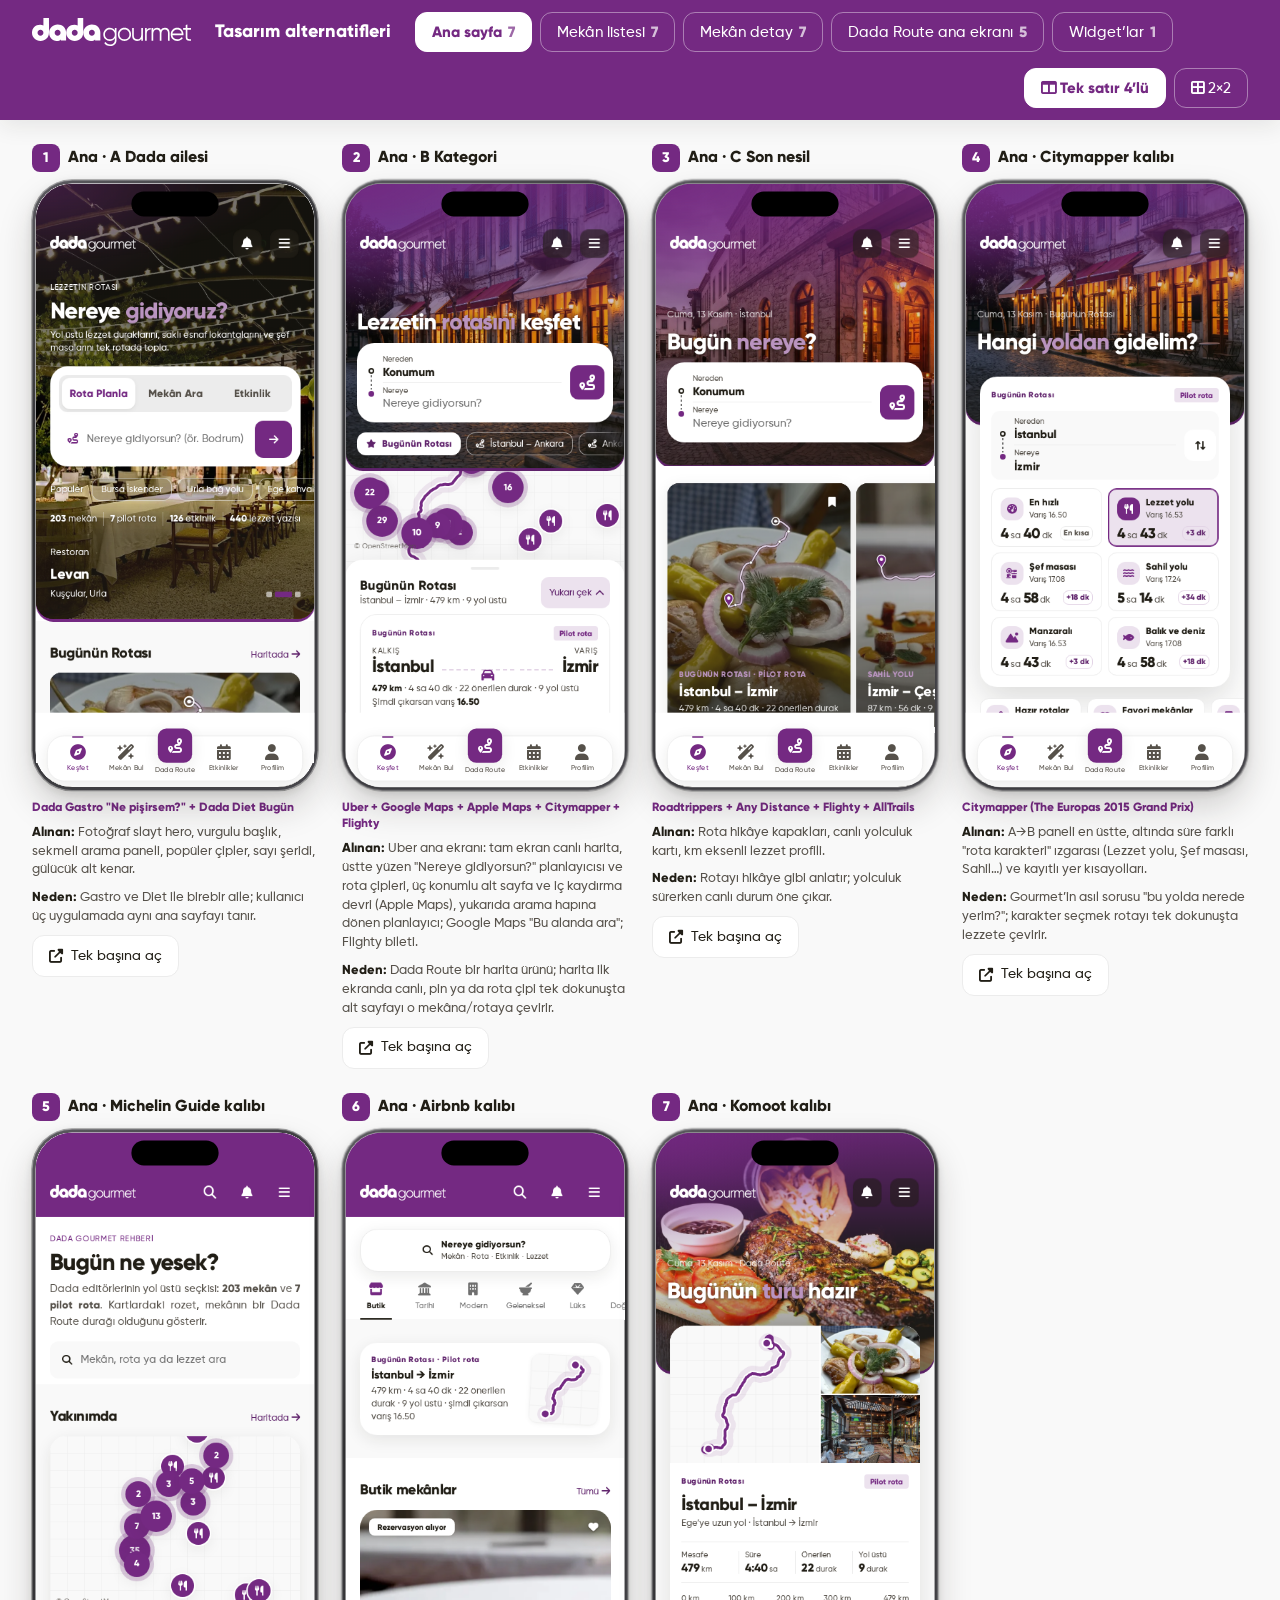
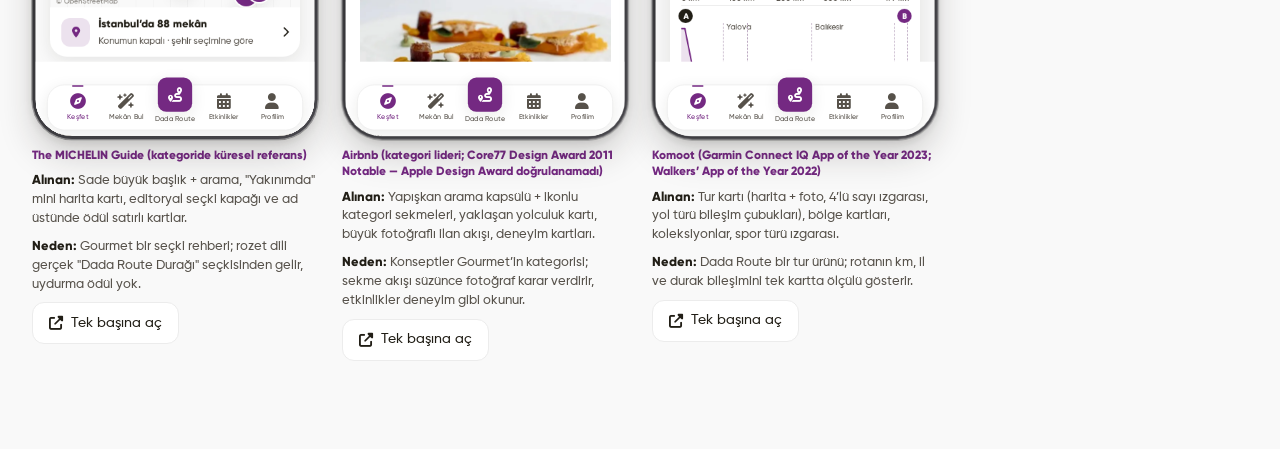
==== karar/index.html @ 1ec31590 "Dada Gourmet mobil prototip: karar sayfası ve ekranlar (kaynak d443f67) Co-Authored-By: Claude Opus " ====
<!doctype html>
<html lang="tr">
<head>
<meta charset="utf-8"><meta name="robots" content="noindex,nofollow"><meta name="viewport" content="width=device-width,initial-scale=1">
<title>Dada Gourmet · Alternatifler</title>
<link rel="icon" href="../assets/marka/favicon.png">
<link rel="stylesheet" href="../assets/fontawesome/css/all.min.css">
<link rel="stylesheet" href="../kanon/gm-tokens.css">
<link rel="stylesheet" href="../kanon/gm-sifir.css">
<style>
/* Masaüstü karar sayfası: her çeşit TAM ve CANLI, ayrı telefon olarak yan yana (iframe 390×844). Renk/yazı Gourmet token'larından. */
@font-face{font-family:Gilroy;src:url(../assets/fonts/Gilroy-Medium.woff2) format('woff2');font-weight:500}
@font-face{font-family:GilroyBd;src:url(../assets/fonts/Gilroy-ExtraBold.woff2) format('woff2');font-weight:700}
body{margin:0;background:var(--gm-bg);color:var(--gm-ink);font:var(--gm-t-body-weight) var(--gm-t-body-size)/var(--gm-t-body-line) var(--gm-font)}
header{position:sticky;top:0;z-index:5;display:flex;align-items:center;flex-wrap:wrap;gap:var(--gm-s-16) var(--gm-s-24);padding:var(--gm-s-12) var(--gm-s-32);background:var(--gm-primary);color:var(--gm-paper);box-shadow:var(--gm-sh-md)}
header img{height:28px}
header h1{margin:0;font:var(--gm-t-sub-weight,700) 18px/1.2 var(--gm-font-bold)}
nav{display:flex;gap:var(--gm-s-8);flex-wrap:wrap}
nav button{height:40px;padding:0 var(--gm-s-16);border:1px solid color-mix(in srgb,var(--gm-paper) 40%,transparent);border-radius:var(--gm-r-control);background:transparent;color:var(--gm-paper);font:500 15px/1 var(--gm-font);cursor:pointer}
nav button[aria-pressed=true]{background:var(--gm-paper);color:var(--gm-primary);border-color:var(--gm-paper);font-family:var(--gm-font-bold)}
#duzen{display:flex;gap:var(--gm-s-8);margin-left:var(--gm-s-16)}
nav button b{font-family:var(--gm-font-bold);opacity:.7;margin-left:6px}
header p{display:none}
#duzen{margin-left:auto}
main{padding:var(--gm-s-16) var(--gm-s-32) var(--gm-s-64)}
.sira{display:grid;grid-template-columns:repeat(var(--kolon,4),minmax(0,1fr));gap:var(--gm-s-24) var(--gm-s-24);padding:var(--gm-s-8) 0 var(--gm-s-24)}
.cesit{display:grid;gap:var(--gm-s-8);align-content:start;justify-items:center;min-width:0}
.cesit > *:not(.kap){justify-self:stretch}
.kap{width:calc(400px * var(--olcek,1));height:calc(854px * var(--olcek,1))}
.kap .telefon{transform:scale(var(--olcek,1));transform-origin:0 0}
body.is-iki .cesit{grid-template-columns:auto minmax(0,1fr);grid-auto-flow:row dense;column-gap:var(--gm-s-24);justify-items:start;align-items:start}
body.is-iki .cesit .ust{grid-column:1 / -1}
body.is-iki .cesit .kap{grid-column:1;grid-row:2 / span 5}
body.is-iki .cesit > :not(.kap):not(.ust){grid-column:2}
body.is-iki .cesit h2{font-size:18px}
body.is-iki .cesit p{font-size:14px}
.cesit .ust{display:flex;align-items:baseline;gap:var(--gm-s-8)}
.cesit .no{display:inline-grid;place-items:center;min-width:28px;height:28px;border-radius:8px;background:var(--gm-primary);color:var(--gm-paper);font:700 14px/1 var(--gm-font-bold)}
.cesit h2{margin:0;font:700 16px/1.25 var(--gm-font-bold)}
.telefon{position:relative;box-sizing:content-box;width:390px;height:844px;border-radius:56px;padding:5px;background:linear-gradient(145deg,#5b5a5f,#2c2c2e 40%,#48474c);box-shadow:inset 0 0 0 1px rgba(255,255,255,.28),0 0 0 1px rgba(0,0,0,.35),0 24px 48px rgba(33,30,22,.18),0 4px 12px rgba(33,30,22,.12)}
.telefon::after{content:"";position:absolute;left:50%;top:16px;width:122px;height:35px;margin-left:-61px;border-radius:20px;background:#000;z-index:2;pointer-events:none}
.telefon iframe{display:block;width:390px;height:844px;border:0;border-radius:51px;background:var(--gm-paper)}
/* Android çeşidi: Pixel çerçevesi — ince düz kenar, daha küçük köşe, ortada delik kamera (Dinamik Ada yok). */
.telefon.is-android{border-radius:40px;background:linear-gradient(145deg,#3a3a3c,#1c1c1e 45%,#2e2e30)}
.telefon.is-android::after{top:14px;width:13px;height:13px;margin-left:-6.5px;border-radius:50%}
.telefon.is-android iframe{border-radius:35px}
.cesit .ref{font:700 12px/1.35 var(--gm-font-bold);color:var(--gm-primary);text-transform:none}
.cesit p{margin:0;font-size:13px;line-height:1.45;color:var(--gm-slate)}
.cesit p span{font-family:var(--gm-font-bold);color:var(--gm-ink)}
.cesit .ac{justify-self:start;display:inline-flex;align-items:center;gap:var(--gm-s-8);height:40px;padding:0 var(--gm-s-16);border-radius:var(--gm-r-control);background:var(--gm-paper);border:1px solid var(--gm-line);color:var(--gm-ink);text-decoration:none;font-size:14px}
.cesit p.iyi{padding:8px 10px;border-radius:10px;background:var(--gm-primary-tint);color:var(--gm-ink)}
/* Seçenekli tek çeşit (Widget'lar; Dada Diet #/telefon kalıbı): telefon üstte, seçenekler telefonun ALTINDA düğme grupları. */
.cesit.is-tek{grid-template-columns:auto var(--panel,480px);justify-content:center;align-items:start;column-gap:48px;justify-items:start}
.cesit.is-tek > .kap{grid-row:1;position:sticky;top:calc(var(--ust-h,72px) + 8px)}
.cesit.is-tek .panel{display:grid;gap:var(--gm-s-16);align-content:start;min-width:0;padding-top:var(--gm-s-8)}
body.is-tekli main{padding-top:var(--gm-s-16)}
body.is-tekli .not{display:none}
body.is-tekli #duzen{display:none}
.secim{display:grid;gap:var(--gm-s-16)}
.secim .bolum{display:grid;gap:var(--gm-s-12);padding:var(--gm-s-16);border:1px solid var(--gm-line);border-radius:var(--gm-r-surface);background:var(--gm-paper)}
.secim .bolum h3{margin:0;font:700 12px/1 var(--gm-font-bold);letter-spacing:.08em;text-transform:uppercase;color:var(--gm-primary)}
.secim .is-diger summary{display:flex;align-items:baseline;gap:var(--gm-s-8);cursor:pointer;list-style:none}
.secim .is-diger summary::-webkit-details-marker{display:none}
.secim .is-diger summary::after{content:"\f078";margin-left:auto;font:900 12px/1 "Font Awesome 6 Free";color:var(--gm-slate)}
.secim .is-diger[open] summary::after{content:"\f077"}
.secim .is-diger small{font-size:12px;color:var(--gm-slate)}
.secim .is-diger[open]{gap:var(--gm-s-12)}
.sunumlar{display:grid;grid-template-columns:1fr 1fr;gap:var(--gm-s-8)}
.sunumlar button{display:grid;gap:2px;justify-items:start;padding:10px 12px;border:1px solid var(--gm-line);border-radius:var(--gm-r-control);background:var(--gm-bg);color:var(--gm-ink);text-align:left;cursor:pointer;font:500 13px/1.3 var(--gm-font)}
.sunumlar button b{font:700 14px/1.25 var(--gm-font-bold)}
.sunumlar button small{color:var(--gm-slate);font-size:12px}
.sunumlar button[aria-pressed=true]{border-color:var(--gm-primary);background:var(--gm-primary-tint);box-shadow:inset 0 0 0 1px var(--gm-primary)}
.panel details.bilgi summary{cursor:pointer;font:700 13px/1.4 var(--gm-font-bold);color:var(--gm-slate)}
.panel details.bilgi{display:grid;gap:var(--gm-s-8)}
.panel .ust{display:flex;align-items:center;gap:var(--gm-s-8)}
.kap.is-yatay{width:calc(854px * var(--olcek,1));height:calc(400px * var(--olcek,1))}
.telefon.is-yatay{width:844px;height:390px}
.telefon.is-yatay iframe{width:844px;height:390px}
.telefon.is-yatay::after{left:16px;top:50%;width:35px;height:122px;margin:-61px 0 0 0}
.telefon.is-yatay.is-android::after{left:14px;width:13px;height:13px;margin-top:-6.5px}
.secim .grup{display:grid;grid-template-columns:72px minmax(0,1fr);align-items:start;gap:var(--gm-s-8)}
.secim .grup > span{padding-top:11px}
.secim .grup > span{font:700 11px/1 var(--gm-font-bold);letter-spacing:.06em;text-transform:uppercase;color:var(--gm-slate)}
.secim .seg{display:flex;flex-wrap:wrap;gap:2px;justify-self:start;padding:3px;border-radius:var(--gm-r-control);background:var(--gm-line)}
.secim .seg button{display:inline-flex;align-items:center;gap:6px;height:32px;padding:0 10px;border:0;border-radius:calc(var(--gm-r-control) - 3px);background:transparent;color:var(--gm-ink);font:500 13px/1 var(--gm-font);cursor:pointer;white-space:nowrap}
.secim .seg button[aria-pressed=true]{background:var(--gm-paper);color:var(--gm-primary);font-family:var(--gm-font-bold);box-shadow:var(--gm-sh-sm)}
.secim .seg button:disabled{opacity:.4;cursor:default}
.not{display:none;margin:0 0 var(--gm-s-16);font-size:14px;color:var(--gm-slate)}
</style>
</head>
<body>
<header><img src="../assets/marka/dadagourmet-beyaz.svg" alt="Dada Gourmet"><h1>Tasarım alternatifleri</h1><nav id="sekmeler"></nav><nav id="duzen" aria-label="Düzen"><button type="button" data-d="4" aria-pressed="true"><i class="fa-solid fa-table-columns"></i> Tek satır 4’lü</button><button type="button" data-d="2" aria-pressed="false"><i class="fa-solid fa-border-all"></i> 2×2</button></nav><p>Her çeşit canlı: kaydır, dokun, sheet aç.</p></header>
<main><p class="not" id="not"></p><div class="sira" id="sira"></div></main>
<script>
const AD = {ana: 'Ana sayfa', liste: 'Mekân listesi', detay: 'Mekân detay', route: 'Dada Route ana ekranı', widget: 'Widget’lar'};
const e = s => String(s ?? '').replace(/[&<>"']/g, c => ({'&': '&amp;', '<': '&lt;', '>': '&gt;', '"': '&quot;', "'": '&#39;'}[c]));
let L = [];
// Seçenekli kayıt (a.secenekler: [{ad, anahtar, ogeler: [{ad, deger, ikon}]}]): adres = git + seçimler; Android → Pixel çerçevesi, StandBy → yatay.
const SEC = {};
// Seçenek görünürlüğü: öğe/grup `yon` taşıyorsa yalnız o yönde görünür. Değer görünür öğeler arasında değilse ilk görünür öğe.
const yonu = a => { const g = (a.secenekler || []).find(x => x.anahtar === 'yon'); return SEC.yon && g && g.ogeler.some(o => o.deger === SEC.yon) ? SEC.yon : g?.ogeler[0].deger; };
const gorunurGrup = (a, g) => !g.yon || g.yon === yonu(a);
const gorunurOge = (a, g) => g.ogeler.filter(o => !o.yon || g.anahtar === 'yon' || o.yon === yonu(a));
const secDeger = (a, k) => { const g = (a.secenekler || []).find(x => x.anahtar === k); if (!g) return SEC[k]; const l = gorunurOge(a, g); return l.some(o => o.deger === SEC[k]) ? SEC[k] : l[0]?.deger; };
const secAdres = a => { const q = new URLSearchParams(); (a.secenekler || []).forEach(g => { if (gorunurGrup(a, g)) q.set(g.anahtar, secDeger(a, g.anahtar)); }); return `../index.html${a.git}${a.git.includes('?') ? '&' : '?'}${q}`; };
let AKTIFA = null;
const yatay = () => !!AKTIFA && secDeger(AKTIFA, 'yuzey') === 'standby';
const android = a => a.secenekler ? secDeger(a, 'platform') === 'android' : /android|material you/i.test(a.ad + a.referans);
const telefonHtml = (a, i) => `<div class="kap${yatay() ? ' is-yatay' : ''}"><div class="telefon${android(a) ? ' is-android' : ''}${yatay() ? ' is-yatay' : ''}"><iframe src="${e(a.secenekler ? secAdres(a) : '../index.html' + a.git)}" title="${e(a.ad)}" loading="${i < 4 ? 'eager' : 'lazy'}"></iframe></div></div>`;
const grupHtml = (a, g) => `<div class="grup"><span>${e(g.ad.replace(/\s*\(.*\)$/, ''))}</span><div class="seg" role="group" aria-label="${e(g.ad)}">${gorunurOge(a, g).map(o => `<button type="button" data-a="${e(g.anahtar)}" data-d="${e(o.deger)}" aria-pressed="${secDeger(a, g.anahtar) === o.deger}">${o.ikon ? `<i class="fa-brands fa-${e(o.ikon)}"></i>` : ''}${e(o.ad)}</button>`).join('')}</div></div>`;
const sunumEtkin = (a, s) => Object.entries(s.secim || {}).every(([k, v]) => secDeger(a, k) === v);
let DIGER_ACIK = false;
const secimHtml = a => {
  const gl = a.secenekler.filter(g => gorunurGrup(a, g)), BOL = ['Ne gösterilsin', 'Nerede', 'Durum'];
  const bolumler = [...new Set(gl.filter(g => !g.diger).map(g => g.bolum || 'Seçenekler'))].sort((x, y) => (BOL.indexOf(x) + 99) % 99 - (BOL.indexOf(y) + 99) % 99);
  const diger = gl.filter(g => g.diger);
  return `<div class="secim">${(a.sunumlar || []).length ? `<div class="bolum is-sunum"><h3>Sunum</h3><div class="sunumlar">${a.sunumlar.map((s, i) => `<button type="button" data-sunum="${i}" aria-pressed="${sunumEtkin(a, s)}"><b>${e(s.ad)}</b>${s.aciklama ? `<small>${e(s.aciklama)}</small>` : ''}</button>`).join('')}</div></div>` : ''}${bolumler.map(b => `<div class="bolum"><h3>${e(b)}</h3>${gl.filter(g => !g.diger && (g.bolum || 'Seçenekler') === b).map(g => grupHtml(a, g)).join('')}</div>`).join('')}${diger.length ? `<details class="bolum is-diger"${DIGER_ACIK ? ' open' : ''}><summary><h3>Diğer</h3><small>${e(diger.map(g => g.ad.replace(/\s*\(.*\)$/, '')).join(' · '))}</small></summary>${diger.map(g => grupHtml(a, g)).join('')}</details>` : ''}</div>`;
};
let AKTIF = 'ana';
const ciz = k => {
  AKTIF = k;
  history.replaceState(null, '', '#' + k);
  document.querySelectorAll('#sekmeler button').forEach(b => b.setAttribute('aria-pressed', b.dataset.k === k));
  const x = L.filter(a => a.ekran === k).sort((a, b) => (a.sira ?? 99) - (b.sira ?? 99)); ADET = x.length;
  const tek = x.length === 1 && x[0].secenekler;
  AKTIFA = tek ? x[0] : null;
  document.body.classList.toggle('is-tekli', !!tek);
  document.getElementById('not').textContent = `${AD[k]}: ${x.length} çeşit. Her biri ayrı, tam ve çalışan bir telefon ekranı (ekrana sığacak kadar küçültüldü; "Tek başına aç" gerçek boyut).`;
  document.getElementById('sira').innerHTML = x.map((a, i) => { const ac = `<a class="ac" href="${e(a.secenekler ? secAdres(a) : '../index.html' + a.git)}" target="_blank"><i class="fa-solid fa-up-right-from-square"></i>Tek başına aç</a>`, metin = `<span class="ref">${e(a.referans)}</span><p><span>Alınan:</span> ${e(a.alinan)}</p><p><span>Neden:</span> ${e(a.gerekce)}</p>`;
    return tek ? `<section class="cesit is-tek">${telefonHtml(a, i)}<div class="panel"><div class="ust"><span class="no">${i + 1}</span><h2>${e(a.ad)}</h2></div>${secimHtml(a)}<details class="bilgi"><summary>Referans ve gerekçe</summary>${metin}</details>${ac}</div></section>`
      : `<section class="cesit"><div class="ust"><span class="no">${i + 1}</span><h2>${e(a.ad)}</h2></div>${telefonHtml(a, i)}${metin}${ac}</section>`; }).join('');
};
document.addEventListener('toggle', ev => { if (ev.target.matches && ev.target.matches('.is-diger')) DIGER_ACIK = ev.target.open; }, true);
document.addEventListener('click', ev => { const b = ev.target.closest('.secim button'); if (!b) return; if (b.dataset.sunum != null) { const s = AKTIFA?.sunumlar?.[+b.dataset.sunum]; if (s) Object.assign(SEC, s.secim); } else SEC[b.dataset.a] = b.dataset.d; try { localStorage.setItem('karar-secim', JSON.stringify(SEC)); } catch {} ciz(AKTIF); olcekle(); });
try { Object.assign(SEC, JSON.parse(localStorage.getItem('karar-secim') || '{}')); } catch {}
// Ölçek: sütun genişliğine ve ekran yüksekliğine sığdır (4'lü: başlık + telefon görünür alana sığar; 2×2: iki satır ekrana sığar).
let KOLON = +(localStorage.getItem('karar-kolon') || 4), ADET = 4;
const olcekle = () => {
  document.documentElement.style.setProperty('--ust-h', document.querySelector('header').offsetHeight + 'px');
  const sira = document.getElementById('sira'), w = sira.clientWidth, g = 24, h = innerHeight - document.querySelector('header').offsetHeight - 70;
  // 4'lü: dört telefon tek satırda, telefon ekran yüksekliğine sığar. 2×2: satırda iki çeşit; telefon solda (ekran yüksekliğine sığar), açıklama sağda.
  // Çeşit sayısı sütundan azsa (ör. Widget'lar 3) telefonlar büyür, hepsi tek satırda ekrana sığar.
  const k = KOLON === 4 ? Math.max(1, Math.min(4, ADET)) : 2, sw = KOLON === 4 ? (w - g * (k - 1)) / k : (w - g) / 2 - 280, yh = h - 30;
  document.documentElement.style.setProperty('--kolon', k);
  let o = Math.max(.3, Math.min(1, sw / 400, yh / 854));
  if (document.body.classList.contains('is-tekli')) { const Y = yatay(), pw = Math.min(560, Math.max(380, w * .42)); document.documentElement.style.setProperty('--panel', pw + 'px'); o = Math.max(.3, Math.min(1.1, (w - pw - 48) / (Y ? 854 : 400), (innerHeight - document.querySelector('header').offsetHeight - 40) / (Y ? 400 : 854))); document.documentElement.style.setProperty('--kolon', 1); document.body.classList.remove('is-iki'); document.documentElement.style.setProperty('--olcek', o.toFixed(4)); return; }
  document.body.classList.toggle('is-iki', KOLON === 2);
  document.documentElement.style.setProperty('--olcek', o.toFixed(4)); if (KOLON !== 4) document.documentElement.style.setProperty('--kolon', 2);
};
addEventListener('resize', olcekle);
document.addEventListener('click', ev => { const b = ev.target.closest('#duzen button'); if (!b) return; KOLON = +b.dataset.d; try { localStorage.setItem('karar-kolon', KOLON); } catch {} document.querySelectorAll('#duzen button').forEach(x => x.setAttribute('aria-pressed', x === b)); olcekle(); });
fetch('../assets/alternatif/liste.json', {cache: 'no-store'}).then(r => r.json()).then(l => {
  L = l;
  document.getElementById('sekmeler').innerHTML = Object.keys(AD).map(k => `<button type="button" data-k="${k}" aria-pressed="false">${AD[k]}<b>${l.filter(a => a.ekran === k).length}</b></button>`).join('');
  document.getElementById('sekmeler').addEventListener('click', ev => { const b = ev.target.closest('button'); if (b) { ciz(b.dataset.k); olcekle(); } });
  document.querySelectorAll('#duzen button').forEach(x => x.setAttribute('aria-pressed', +x.dataset.d === KOLON));
  ciz(AD[location.hash.slice(1)] ? location.hash.slice(1) : 'ana'); olcekle();
});
</script>
</body>
</html>
---- kanon/gm-tokens.css ----
/* ÜRETİLİR: node kanon/uret.mjs — elle değiştirme. Kaynak: kanon/tokens.json */
@font-face{font-family:"Gilroy";src:url("../assets/fonts/Gilroy-Medium.woff2") format("woff2");font-weight:100 600;font-style:normal;font-display:swap}
@font-face{font-family:"GilroyBd";src:url("../assets/fonts/Gilroy-ExtraBold.woff2") format("woff2");font-weight:700 900;font-style:normal;font-display:swap}
@font-face{font-family:"Gilroy";src:url("../assets/fonts/Gilroy-ExtraBold.woff2") format("woff2");font-weight:700 900;font-style:normal;font-display:swap}
@font-face{font-family:"GilroyLt";src:url("../assets/fonts/Gilroy-Light.woff2") format("woff2");font-weight:300;font-style:normal;font-display:swap}
:root{
  /* renk: primary */
  --gm-primary:#742982;
  --gm-primary-dark:#742982;
  --gm-primary-deep:#5F226B;
  --gm-primary-tint:#ECE2EE;
  --gm-primary-line:#E3D4E6;
  --gm-on-dark-accent:#BA94C0;

  /* renk: neutral */
  --gm-ink:#211E16;
  --gm-slate:#56514A;
  --gm-muted:#6F6F6F;
  --gm-line:#ECECEC;
  --gm-bg:#F9F9F9;
  --gm-paper:#FFFFFF;
  --gm-cihaz-siyah:#000000;

  /* renk: accent */
  --gm-accent-green:var(--gm-basari);
  --gm-accent-yellow:#FAC045;
  --gm-puan:#FAC045;
  --gm-puan-fg:#755300;

  /* renk: makro */
  --gm-protein:#742982;
  --gm-protein-tint:#F2E7F5;
  --gm-protein-text:#742982;
  --gm-protein-koyu:#B07CC0;
  --gm-karb:#FAC045;
  --gm-karb-tint:#FEF4DC;
  --gm-karb-text:#755300;
  --gm-yag:#0093D0;
  --gm-yag-tint:#E0F2FA;
  --gm-yag-text:#006289;
  --gm-lif:#0E8A7E;
  --gm-lif-tint:#DFF2EF;
  --gm-lif-text:#0A6B62;

  /* renk: durum */
  --gm-bilgi-fg:#006289;
  --gm-bilgi-bg:#E0F2FA;
  --gm-bilgi-line:#B5DEF0;
  --gm-bilgi:#0093D0;
  --gm-basari-fg:#1D6B44;
  --gm-basari-bg:#E3F4EB;
  --gm-basari-line:#B9E2CC;
  --gm-basari:#2C9963;
  --gm-uyari-fg:#755300;
  --gm-uyari-bg:#FEF4DC;
  --gm-uyari-line:#F6DDA2;
  --gm-uyari:#E9A820;
  --gm-tehlike:#B3261E;
  --gm-tehlike-basili:#8C1D18;
  --gm-tehlike-fg:#8C1D18;
  --gm-tehlike-bg:#FDECEA;
  --gm-tehlike-line:#EFC2BD;
  --gm-tehlike-koyu:#FF9C8F;
  --gm-tehlike-koyu-basili:#FFBDB3;
  --gm-tehlike-koyu-bg:#3D1814;
  --gm-tehlike-koyu-line:#6E2A22;
  --gm-hata-fg:var(--gm-tehlike-fg);
  --gm-hata-bg:var(--gm-tehlike-bg);
  --gm-hata-line:var(--gm-tehlike-line);
  --gm-hata:var(--gm-tehlike);
  --gm-notr-fg:#56514A;
  --gm-notr-bg:#F9F9F9;
  --gm-notr-line:#ECECEC;

  /* renk: metrik */
  --gm-metrik-kalori:#FF8F00;
  --gm-metrik-kalori-derin:#B86400;
  --gm-metrik-su:var(--gm-bilgi);
  --gm-metrik-su-derin:var(--gm-bilgi-fg);
  --gm-metrik-protein:var(--gm-protein);
  --gm-metrik-protein-koyu:var(--gm-protein-koyu);
  --gm-metrik-oruc:var(--gm-karb);
  --gm-metrik-oruc-derin:var(--gm-karb-text);
  --gm-metrik-seri:var(--gm-metrik-kalori);
  --gm-ogun-kahvalti:var(--gm-karb);
  --gm-ogun-kahvalti-derin:var(--gm-uyari);
  --gm-ogun-ogle:var(--gm-metrik-kalori);
  --gm-ogun-ogle-derin:var(--gm-metrik-kalori-derin);
  --gm-ogun-aksam:var(--gm-protein-koyu);
  --gm-ogun-aksam-derin:var(--gm-protein);
  --gm-ogun-ara:var(--gm-on-dark-accent);
  --gm-ogun-ara-derin:var(--gm-primary);

  /* renk: katman */
  --gm-mekan:var(--gm-primary);
  --gm-mekan-tint:var(--gm-primary-tint);
  --gm-ne-yenir:#9A3412;
  --gm-ne-yenir-tint:#FCEBE3;
  --gm-ne-alinir:#8A5A00;
  --gm-ne-alinir-tint:#FFEDC2;
  --gm-yakit:#3F3A33;
  --gm-yakit-tint:#EEEDEB;
  --gm-sarj:#0B7A70;
  --gm-sarj-tint:#DFF2EF;
  --gm-ibadet:#1F5F99;
  --gm-ibadet-tint:#E1ECF7;
  --gm-dinlenme:#2F6B3A;
  --gm-dinlenme-tint:#E2F0E4;
  --gm-karavan:#5A4A8A;
  --gm-karavan-tint:#ECE8F6;
  --gm-cografi:#7A5B00;
  --gm-cografi-tint:#FFF0BF;
  --gm-rota:var(--gm-primary);
  --gm-rota-alt:#B9A5BE;
  --gm-konum:#1A73E8;
  --gm-konum-halka:rgba(26,115,232,.18);

  /* renk: dis */
  --gm-marka-facebook:#1877F2;
  --gm-marka-x:#111111;
  --gm-marka-whatsapp:#25D366;
  --gm-marka-telegram:#2AABEE;
  --gm-marka-pinterest:#E60023;

  /* font */
  --gm-font:"Gilroy", system-ui, -apple-system, "Segoe UI", Roboto, sans-serif;
  --gm-font-bold:"GilroyBd", "Gilroy", system-ui, -apple-system, "Segoe UI", Roboto, sans-serif;
  --gm-font-light:"GilroyLt", "Gilroy", system-ui, sans-serif;
  --gm-weight-body:500;
  --gm-weight-bold:700;
  --gm-lh-body:1.55;

  /* tipografi rolleri */
  --gm-t-display-family:var(--gm-font-bold);
  --gm-t-display-size:32px;
  --gm-t-display-weight:700;
  --gm-t-display-line:1.08;
  --gm-t-display-track:-0.035em;
  --gm-t-page-family:var(--gm-font-bold);
  --gm-t-page-size:24px;
  --gm-t-page-weight:700;
  --gm-t-page-line:1.15;
  --gm-t-page-track:-0.025em;
  --gm-t-section-family:var(--gm-font-bold);
  --gm-t-section-size:20px;
  --gm-t-section-weight:700;
  --gm-t-section-line:1.2;
  --gm-t-section-track:-0.02em;
  --gm-t-featured-family:var(--gm-font-bold);
  --gm-t-featured-size:20px;
  --gm-t-featured-weight:700;
  --gm-t-featured-line:1.2;
  --gm-t-featured-track:-0.02em;
  --gm-t-sheet-family:var(--gm-font);
  --gm-t-sheet-size:18px;
  --gm-t-sheet-weight:500;
  --gm-t-sheet-line:1.25;
  --gm-t-sheet-track:-0.015em;
  --gm-t-subheading-family:var(--gm-font);
  --gm-t-subheading-size:16px;
  --gm-t-subheading-weight:500;
  --gm-t-subheading-line:1.3;
  --gm-t-subheading-track:-0.01em;
  --gm-t-card-family:var(--gm-font);
  --gm-t-card-size:16px;
  --gm-t-card-weight:500;
  --gm-t-card-line:1.25;
  --gm-t-card-track:-0.015em;
  --gm-t-body-family:var(--gm-font);
  --gm-t-body-size:15px;
  --gm-t-body-weight:500;
  --gm-t-body-line:1.5;
  --gm-t-body-track:0em;
  --gm-t-meta-family:var(--gm-font);
  --gm-t-meta-size:13px;
  --gm-t-meta-weight:500;
  --gm-t-meta-line:1.4;
  --gm-t-meta-track:0em;
  --gm-t-label-family:var(--gm-font);
  --gm-t-label-size:11px;
  --gm-t-label-weight:500;
  --gm-t-label-line:1.3;
  --gm-t-label-track:0.06em;
  --gm-t-button-family:var(--gm-font);
  --gm-t-button-size:15px;
  --gm-t-button-weight:500;
  --gm-t-button-line:1.2;
  --gm-t-button-track:0em;
  --gm-t-nav-family:var(--gm-font);
  --gm-t-nav-size:10px;
  --gm-t-nav-weight:500;
  --gm-t-nav-line:1.2;
  --gm-t-nav-track:0em;
  --gm-t-photo-meta-family:var(--gm-font-bold);
  --gm-t-photo-meta-size:13px;
  --gm-t-photo-meta-weight:700;
  --gm-t-photo-meta-line:1;
  --gm-t-photo-meta-track:0em;
  --gm-t-card-category-family:var(--gm-font-bold);
  --gm-t-card-category-size:11px;
  --gm-t-card-category-weight:700;
  --gm-t-card-category-line:1.3;
  --gm-t-card-category-track:0em;
  --gm-t-stat-family:var(--gm-font-bold);
  --gm-t-stat-size:18px;
  --gm-t-stat-weight:700;
  --gm-t-stat-line:1.25;
  --gm-t-stat-track:0em;
  --gm-t-numeral-xl-family:var(--gm-font-bold);
  --gm-t-numeral-xl-size:48px;
  --gm-t-numeral-xl-weight:700;
  --gm-t-numeral-xl-line:1;
  --gm-t-numeral-xl-track:-0.035em;
  --gm-t-numeral-lg-family:var(--gm-font-bold);
  --gm-t-numeral-lg-size:32px;
  --gm-t-numeral-lg-weight:700;
  --gm-t-numeral-lg-line:1;
  --gm-t-numeral-lg-track:-0.03em;
  --gm-t-numeral-md-family:var(--gm-font-bold);
  --gm-t-numeral-md-size:24px;
  --gm-t-numeral-md-weight:700;
  --gm-t-numeral-md-line:1.05;
  --gm-t-numeral-md-track:-0.025em;
  --gm-t-cook-step-family:var(--gm-font-bold);
  --gm-t-cook-step-size:24px;
  --gm-t-cook-step-weight:700;
  --gm-t-cook-step-line:1.15;
  --gm-t-cook-step-track:-0.025em;

  /* boşluk */
  --gm-s-0:0;
  --gm-s-2:2px;
  --gm-s-4:4px;
  --gm-s-8:8px;
  --gm-s-12:12px;
  --gm-s-16:16px;
  --gm-s-20:20px;
  --gm-s-24:24px;
  --gm-s-32:32px;
  --gm-s-40:40px;
  --gm-s-48:48px;
  --gm-s-64:64px;
  --gm-gutter:20px;
  --gm-card-padding:16px;
  --gm-icon-text:8px;
  --gm-header-gap:8px;
  --gm-panel-overlap:24px;
  --gm-panel-top-space:16px;
  --gm-section-gap:32px;
  --gm-chip-gap:8px;
  --gm-chip-padding:12px;
  --gm-grid-column-gap:12px;
  --gm-grid-row-gap:20px;

  /* radius */
  --gm-r-control:12px;
  --gm-r-info-card:12px;
  --gm-r-media:16px;
  --gm-r-surface:24px;
  --gm-r-sheet:24px;
  --gm-r-chip-sm:8px;
  --gm-r-badge-sm:6px;
  --gm-r-choice:4px;
  --gm-r-dot:2px;
  --gm-r-none:0;
  --gm-r-switch:999px;
  --gm-r-round:50%;
  --gm-r-day:50%;
  --gm-r-day-band:999px;
  --gm-r-segment:12px;
  --gm-r-avatar:50%;

  /* gölge */
  --gm-sh-sm:0 1px 2px rgba(33,30,22,.04), 0 2px 6px rgba(33,30,22,.05);
  --gm-sh-md:0 6px 22px rgba(33,30,22,.09);
  --gm-sh-lg:0 18px 50px rgba(33,30,22,.16);

  /* overlay */
  --gm-overlay:#211E16;
  --gm-floating-icon-bg:color-mix(in srgb,var(--gm-overlay) 56%,transparent);
  --gm-sheet-scrim:color-mix(in srgb,var(--gm-overlay) 55%,transparent);
  --gm-hero-light:radial-gradient(ellipse at 0 0,color-mix(in srgb,var(--gm-primary) 25%,transparent) 0,transparent 65%);
  --gm-header-solid:var(--gm-primary-dark);

  /* hareket */
  --gm-ease:cubic-bezier(.22,.61,.36,1);
  --gm-m-press:100ms;
  --gm-m-fast:150ms;
  --gm-m-quick:180ms;
  --gm-m-base:200ms;
  --gm-m-sheet:250ms;
  --gm-m-page-exit:200ms;
  --gm-m-page:300ms;
  --gm-m-reveal:450ms;
  --gm-m-fill:300ms;
  --gm-m-counter:600ms;
  --gm-m-dolum:900ms;
  --gm-m-stagger:40ms;
  --gm-m-skeleton:1000ms;
  --gm-m-toast:2800ms;
  --gm-m-toast-action:4000ms;
  --gm-m-uzun-bas:1000ms;
  --gm-m-nabiz:5000ms;
  --gm-m-tarama:2200ms;
  --gm-m-drawer:250ms;
  --gm-m-save-pop:450ms;
  --gm-m-hero-autoplay:6000ms;
  --gm-e-standard:cubic-bezier(.2,0,0,1);
  --gm-e-emphasized-decel:cubic-bezier(.05,.7,.1,1);
  --gm-e-emphasized-accel:cubic-bezier(.3,0,.8,.15);
  --gm-e-decelerate:cubic-bezier(0,0,0,1);
  --gm-e-accelerate:cubic-bezier(.3,0,1,1);
  --gm-spring-varsayilan:linear(0.000, 0.026, 0.090, 0.176, 0.274, 0.376, 0.467, 0.561, 0.646, 0.722, 0.788, 0.839, 0.885, 0.922, 0.952, 0.975, 0.991, 1.003, 1.012, 1.017, 1.020, 1.021, 1.021, 1.020, 1.018, 1.016, 1.014, 1.012, 1.010, 1.008, 1.007, 1.005, 1.004, 1.003, 1.002, 1.001, 1.001, 1.000, 1.000, 1.000, 1.000);
  --gm-spring-varsayilan-ms:472ms;
  --gm-spring-yaylanma:linear(0.000, 0.057, 0.191, 0.365, 0.548, 0.719, 0.865, 0.979, 1.059, 1.107, 1.130, 1.133, 1.122, 1.102, 1.078, 1.053, 1.031, 1.013, 0.999, 0.990, 0.984, 0.982, 0.983, 0.984, 0.987, 0.991, 0.994, 0.997, 0.999, 1.001, 1.002, 1.002, 1.002, 1.002, 1.002, 1.002, 1.001, 1.001, 1.000, 1.000, 1.000);
  --gm-spring-yaylanma-ms:676ms;
  --gm-spring-yumusak:linear(0.000, 0.019, 0.060, 0.117, 0.183, 0.259, 0.330, 0.400, 0.467, 0.535, 0.593, 0.646, 0.694, 0.737, 0.777, 0.811, 0.840, 0.865, 0.888, 0.907, 0.923, 0.936, 0.948, 0.958, 0.966, 0.973, 0.978, 0.983, 0.987, 0.990, 0.992, 0.994, 0.996, 0.997, 0.998, 0.999, 0.999, 1.000, 1.000, 1.000, 1.000);
  --gm-spring-yumusak-ms:529ms;

  /* ölçü */
  --gm-size-touch:44px;
  --gm-size-control-lg:52px;
  --gm-size-menu-row:48px;
  --gm-size-choice-row:60px;
  --gm-size-choice-row-lg:76px;
  --gm-size-bbox-label:28px;
  --gm-size-header:68px;
  --gm-size-header-icon:40px;
  --gm-size-nav-bar:64px;
  --gm-size-nav-edge:16px;
  --gm-size-nav-bottom:8px;
  --gm-size-nav-icon:22px;
  --gm-size-nav-center-icon:20px;
  --gm-size-nav-fab:48px;
  --gm-size-nav-indicator-w:16px;
  --gm-size-nav-indicator-h:2px;
  --gm-size-choice:22px;
  --gm-size-chip:44px;
  --gm-size-chip-sm:32px;
  --gm-size-badge:24px;
  --gm-size-badge-sm:20px;
  --gm-size-logo:120px;
  --gm-size-app-max:430px;
  --gm-size-app-max-h:932px;
  --gm-size-banner:320px;
  --gm-size-banner-sm:240px;
  --gm-size-page-end:80px;
  --gm-size-border:1px;
  --gm-size-border2:2px;
  --gm-size-focus:2px;
  --gm-size-icon-sm:14px;
  --gm-size-icon-md:18px;
  --gm-size-icon-lg:22px;
  --gm-size-icon-xl:28px;
  --gm-size-icon-xxl:40px;
  --gm-size-box-sm:32px;
  --gm-size-box-md:40px;
  --gm-size-box-lg:48px;
  --gm-size-box-xl:64px;
  --gm-size-box-xxl:96px;
  --gm-size-avatar-xs:20px;
  --gm-size-avatar-sm:32px;
  --gm-size-avatar-md:40px;
  --gm-size-avatar-lg:56px;
  --gm-size-avatar-xl:96px;
  --gm-size-rail-card:230px;
  --gm-size-rail-card-sm:168px;
  --gm-size-thumb:56px;
  --gm-size-thumb-sm:44px;
  --gm-size-progress:4px;
  --gm-size-progress-lg:8px;
  --gm-size-macro-bar:6px;
  --gm-size-calendar-day:40px;
  --gm-size-calendar-dot:4px;
  --gm-size-week-day:56px;
  --gm-size-ring-stroke:18px;
  --gm-size-ring-mini:44px;
  --gm-size-ring-mini-stroke:6px;
  --gm-size-ring-xs:24px;
  --gm-size-ring-xs-stroke:4px;
  --gm-size-counter-stroke:26px;
  --gm-size-score-stroke:20px;
  --gm-size-dial-stroke:20px;
  --gm-size-faz-isaret:32px;
  --gm-size-ring-lg:184px;
  --gm-size-counter:296px;
  --gm-size-dial:280px;
  --gm-size-score-w:264px;
  --gm-size-score-h:148px;
  --gm-size-fab:56px;
  --gm-size-slider-ruler:72px;
  --gm-size-slider-tick-lg:28px;
  --gm-size-slider-tick-sm:16px;
  --gm-size-slider-step:12px;
  --gm-size-slider-knob:28px;
  --gm-size-swipe-action:76px;
  --gm-size-shutter:72px;
  --gm-size-shutter-in:58px;
  --gm-size-sheet-handle-w:40px;
  --gm-size-sheet-handle-h:4px;
  --gm-size-sheet-max:88px;
  --gm-size-su-glass:36px;
  --gm-size-su-week-h:96px;
  --gm-size-chart-h:168px;
  --gm-size-spark-h:44px;
  --gm-size-chart-dot:10px;
  --gm-size-wave-h:64px;
  --gm-size-wave-bar:4px;
  --gm-size-tabagim-bar:76px;
  --gm-size-countdown-cell:64px;
  --gm-size-line3:3px;
  --gm-size-choice-border:1.5px;
  --gm-size-action-card:80px;
  --gm-size-action-icon:44px;
  --gm-size-save-visible:32px;
  --gm-size-icon-check:12px;
  --gm-size-icon-badge:28px;
  --gm-size-icon-badge-lg:40px;
  --gm-size-avatar-card:20px;
  --gm-size-avatar-chef:40px;
  --gm-size-avatar-row:40px;
  --gm-size-avatar-chef-row:56px;
  --gm-size-avatar-chef-card:96px;
  --gm-size-badge-medal:64px;
  --gm-size-play-large:56px;
  --gm-size-menu-w:360px;
  --gm-size-ring-md:148px;
  --gm-size-ring-stroke-md:16px;
  --gm-size-g-touch-target:44px;
  --gm-size-g-control-sm:44px;
  --gm-size-g-header-target:44px;
  --gm-size-g-nav-label:10px;
  --gm-size-g-nav-indicator-width:16px;
  --gm-size-g-nav-indicator-height:2px;
  --gm-size-g-cook-bar:52px;
  --gm-size-g-chip-height:44px;
  --gm-size-g-action-card-height:80px;
  --gm-size-g-list-banner:320px;
  --gm-size-g-page-end-space:80px;
  --gm-size-g-border-width:1px;
  --gm-size-g-badge-large:96px;
  --gm-size-hero-min:560px;
  --gm-size-hero-max:640px;
  --gm-size-map-pin:32px;
  --gm-size-map-pin-lg:44px;
  --gm-size-map-pin-sm:26px;
  --gm-size-map-cluster:36px;
  --gm-size-map-cluster-md:44px;
  --gm-size-map-cluster-lg:56px;
  --gm-size-map-dot:16px;
  --gm-size-map-dot-halo:40px;
  --gm-size-map-h:240px;
  --gm-size-map-hsm:168px;
  --gm-size-map-hlg:360px;
  --gm-size-map-tail:8px;
  --gm-size-venue-thumb:88px;
  --gm-size-venue-row:112px;
  --gm-size-venue-card-w:280px;
  --gm-size-venue-card-h:360px;
  --gm-size-stop-node:28px;
  --gm-size-route-rail:2px;
  --gm-size-story-w:132px;
  --gm-size-story-h:220px;
  --gm-size-price-dot:6px;

  /* katman */
  --gm-z-panel:2;
  --gm-z-ust:30;
  --gm-z-altbar:32;
  --gm-z-dock:40;
  --gm-z-tabagim:44;
  --gm-z-perde:60;
  --gm-z-sheet:62;
  --gm-z-dialog:70;
  --gm-z-toast:80;
}
---- kanon/gm-sifir.css ----
/* Gastro CSS'inden önce yüklenir: düğme sıfırlaması sıfır özgüllüklüdür; sonra yüklenirse Gastro'nun :where dikey yığın kurallarını ezer. */
:where(body.gm) :where(button){margin:0;padding:0;border:0;background:none}
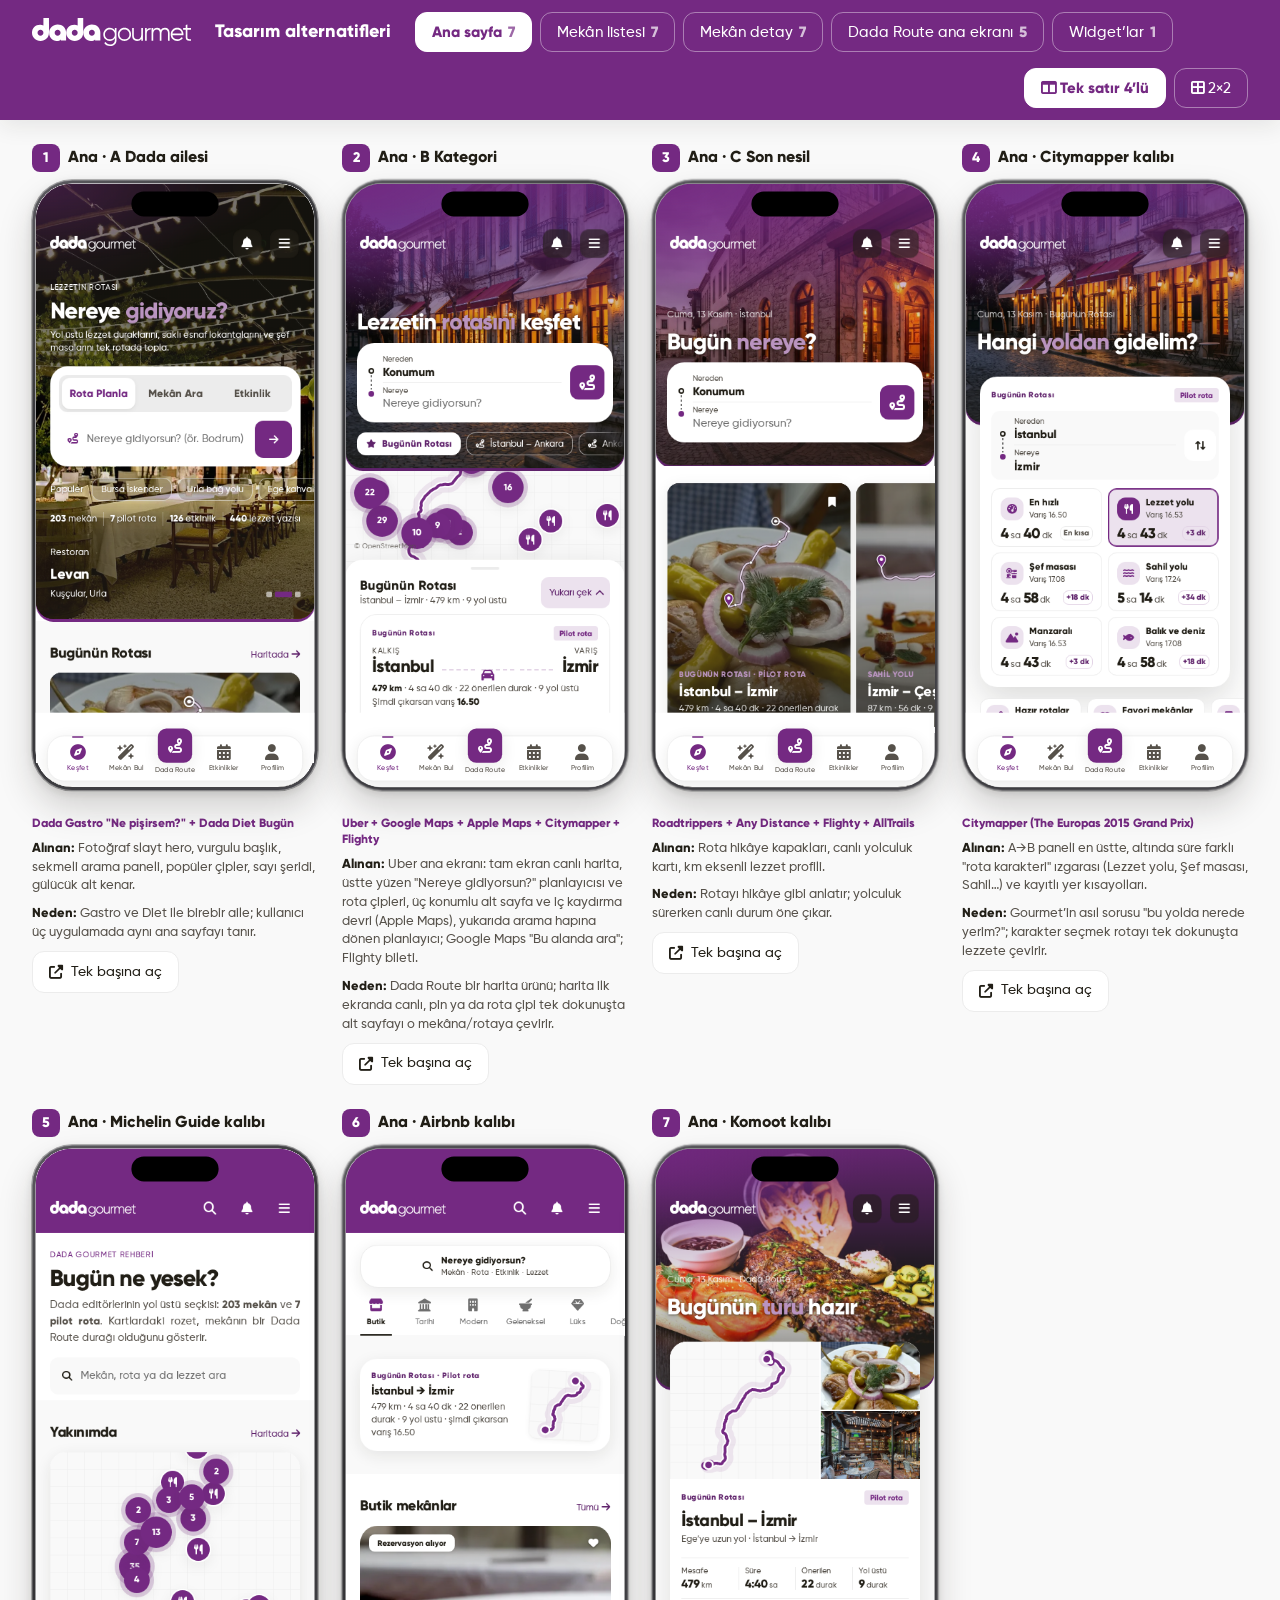
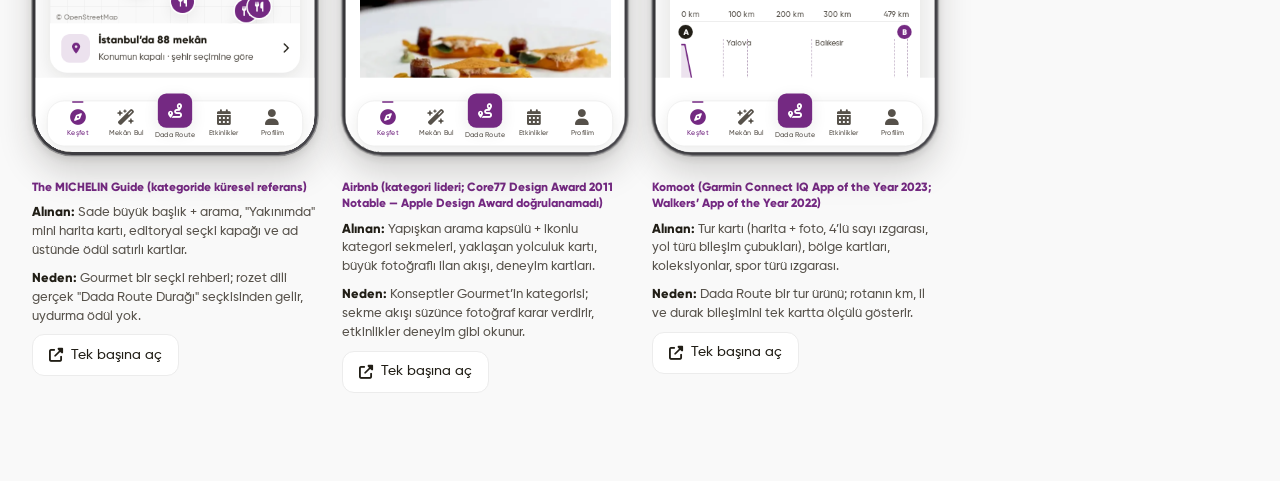
==== commit b4c09606: "Güncelleme (kaynak 975542f) Co-Authored-By: Claude Opus 5.5 <noreply@anthropic.com> Claude-Session: " ====
--- a/karar/index.html
+++ b/karar/index.html
@@ -45,6 +45,7 @@
 .telefon.is-android::after{top:14px;width:13px;height:13px;margin-left:-6.5px;border-radius:50%}
 .telefon.is-android iframe{border-radius:35px}
 .cesit .ref{font:700 12px/1.35 var(--gm-font-bold);color:var(--gm-primary);text-transform:none}
+.cesit:not(.is-tek) > .kap + .ref{margin-top:var(--gm-s-16)}
 .cesit p{margin:0;font-size:13px;line-height:1.45;color:var(--gm-slate)}
 .cesit p span{font-family:var(--gm-font-bold);color:var(--gm-ink)}
 .cesit .ac{justify-self:start;display:inline-flex;align-items:center;gap:var(--gm-s-8);height:40px;padding:0 var(--gm-s-16);border-radius:var(--gm-r-control);background:var(--gm-paper);border:1px solid var(--gm-line);color:var(--gm-ink);text-decoration:none;font-size:14px}
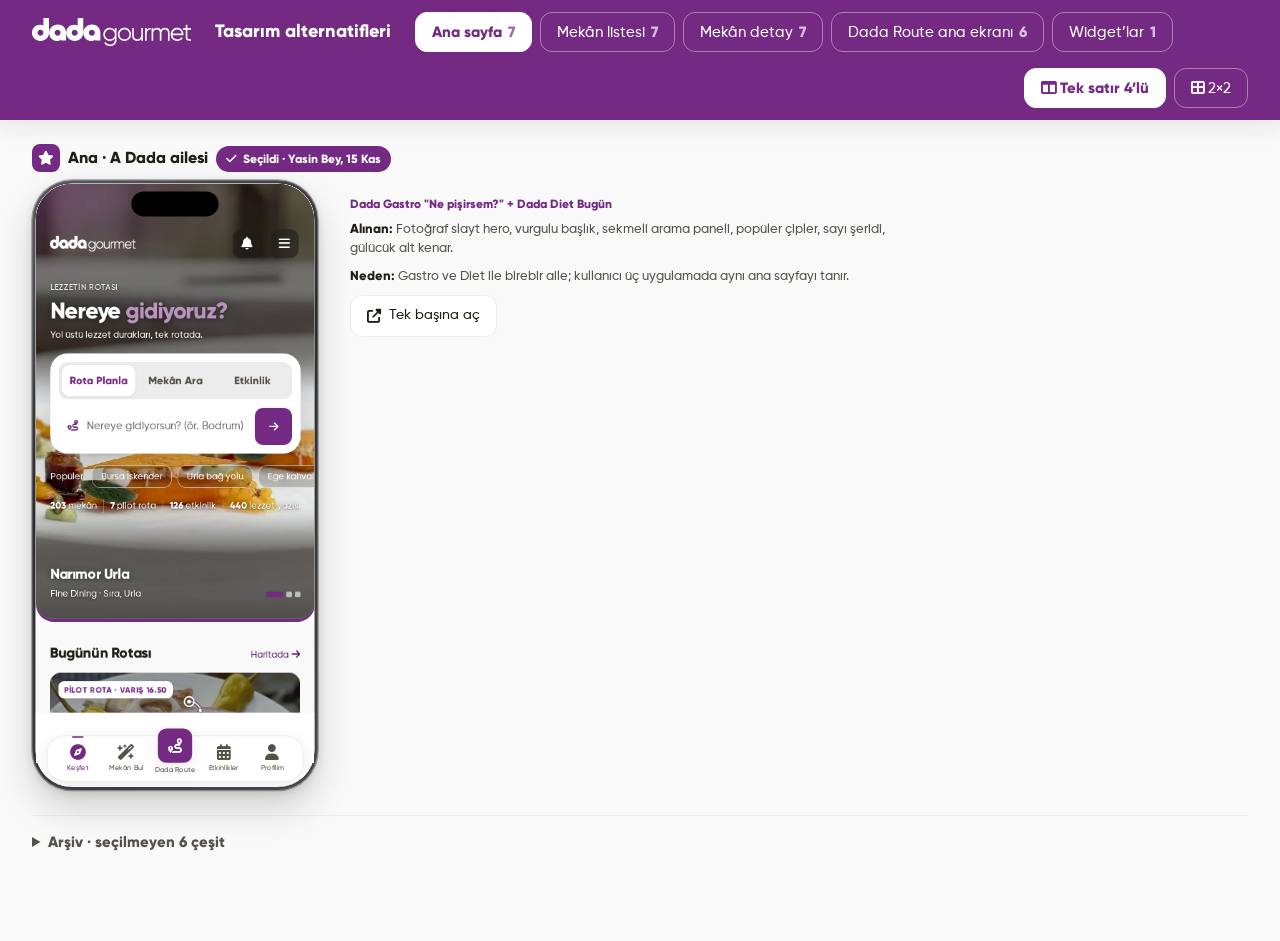
==== commit f1f07f74: "Güncelleme (kaynak d159b1c) Co-Authored-By: Claude Opus 5.5 <noreply@anthropic.com> Claude-Session: " ====
--- a/karar/index.html
+++ b/karar/index.html
@@ -87,6 +87,17 @@
 .secim .seg button[aria-pressed=true]{background:var(--gm-paper);color:var(--gm-primary);font-family:var(--gm-font-bold);box-shadow:var(--gm-sh-sm)}
 .secim .seg button:disabled{opacity:.4;cursor:default}
 .not{display:none;margin:0 0 var(--gm-s-16);font-size:14px;color:var(--gm-slate)}
+/* Görev 12: patron seçimi — seçilen çeşit üstte (telefon solda, açıklama sağda), seçilmeyenler katlanır Arşiv'de (silinmez). */
+.cesit.is-secili{grid-column:1/-1;grid-template-columns:auto minmax(0,560px);justify-content:start;column-gap:32px;justify-items:start;align-items:start}
+.cesit.is-secili .ust{grid-column:1/-1}
+.cesit.is-secili .kap{grid-column:1;grid-row:2/span 6}
+.cesit.is-secili>:not(.kap):not(.ust){grid-column:2}
+.secildi{display:inline-flex;align-items:center;gap:6px;height:26px;padding:0 10px;border-radius:13px;background:var(--gm-primary);color:var(--gm-paper);font:700 12px/1 var(--gm-font-bold)}
+.arsiv{grid-column:1/-1;border-top:1px solid var(--gm-line);padding-top:var(--gm-s-16)}
+.arsiv summary{cursor:pointer;font:700 15px/1.4 var(--gm-font-bold);color:var(--gm-slate)}
+.arsiv .sira{padding-top:var(--gm-s-16)}
+.arsiv .cesit{opacity:.92}
+.bekliyor{grid-column:1/-1;margin:0;padding:var(--gm-s-16);border:1px dashed var(--gm-line);border-radius:var(--gm-r-surface);color:var(--gm-slate)}
 </style>
 </head>
 <body>
@@ -126,11 +137,17 @@
   const tek = x.length === 1 && x[0].secenekler;
   AKTIFA = tek ? x[0] : null;
   document.body.classList.toggle('is-tekli', !!tek);
-  document.getElementById('not').textContent = `${AD[k]}: ${x.length} çeşit. Her biri ayrı, tam ve çalışan bir telefon ekranı (ekrana sığacak kadar küçültüldü; "Tek başına aç" gerçek boyut).`;
-  document.getElementById('sira').innerHTML = x.map((a, i) => { const ac = `<a class="ac" href="${e(a.secenekler ? secAdres(a) : '../index.html' + a.git)}" target="_blank"><i class="fa-solid fa-up-right-from-square"></i>Tek başına aç</a>`, metin = `<span class="ref">${e(a.referans)}</span><p><span>Alınan:</span> ${e(a.alinan)}</p><p><span>Neden:</span> ${e(a.gerekce)}</p>`;
-    return tek ? `<section class="cesit is-tek">${telefonHtml(a, i)}<div class="panel"><div class="ust"><span class="no">${i + 1}</span><h2>${e(a.ad)}</h2></div>${secimHtml(a)}<details class="bilgi"><summary>Referans ve gerekçe</summary>${metin}</details>${ac}</div></section>`
-      : `<section class="cesit"><div class="ust"><span class="no">${i + 1}</span><h2>${e(a.ad)}</h2></div>${telefonHtml(a, i)}${metin}${ac}</section>`; }).join('');
+  document.getElementById('not').textContent = `${AD[k]}: patron seçimi üstte, seçilmeyen çeşitler Arşiv’de. Her biri ayrı, tam ve çalışan bir telefon ekranı (ekrana sığacak kadar küçültüldü; "Tek başına aç" gerçek boyut).`;
+  const kart = (a, i) => { const ac = `<a class="ac" href="${e(a.secenekler ? secAdres(a) : '../index.html' + a.git)}" target="_blank"><i class="fa-solid fa-up-right-from-square"></i>Tek başına aç</a>`, metin = `<span class="ref">${e(a.referans)}</span><p><span>Alınan:</span> ${e(a.alinan)}</p><p><span>Neden:</span> ${e(a.gerekce)}</p>`, rozet = a.secildi ? '<span class="secildi"><i class="fa-solid fa-check"></i>Seçildi · Yasin Bey, 15 Kas</span>' : '';
+    return tek ? `<section class="cesit is-tek">${telefonHtml(a, i)}<div class="panel"><div class="ust"><span class="no">${i + 1}</span><h2>${e(a.ad)}</h2>${rozet}</div>${secimHtml(a)}<details class="bilgi"><summary>Referans ve gerekçe</summary>${metin}</details>${ac}</div></section>`
+      : `<section class="cesit${a.secildi ? ' is-secili' : ''}"><div class="ust"><span class="no">${a.secildi ? '<i class="fa-solid fa-star"></i>' : i + 1}</span><h2>${e(a.ad)}</h2>${rozet}</div>${telefonHtml(a, a.secildi ? 0 : 9)}${metin}${ac}</section>`; };
+  const sec = x.filter(a => a.secildi), ars = x.filter(a => !a.secildi);
+  document.getElementById('sira').innerHTML = tek ? x.map(kart).join('')
+    : (sec.length ? sec.map(kart).join('') : `<p class="bekliyor"><b>Patron kararı:</b> Dada Route mimari belgesine göre (Roadtrippers iskeleti + Google Maps listesi + Komoot istatistik çekmecesi + Ana yön girişi) yeniden kuruluyor; hazır olunca burada “Seçildi” olarak görünecek.</p>`)
+      + (ars.length ? `<details class="arsiv"${ARSIV_ACIK ? ' open' : ''}><summary>Arşiv · seçilmeyen ${ars.length} çeşit</summary><div class="sira">${ars.map((a, i) => kart(a, i)).join('')}</div></details>` : '');
 };
+let ARSIV_ACIK = false;
+document.addEventListener('toggle', ev => { if (ev.target.matches && ev.target.matches('.arsiv')) { ARSIV_ACIK = ev.target.open; olcekle(); } }, true);
 document.addEventListener('toggle', ev => { if (ev.target.matches && ev.target.matches('.is-diger')) DIGER_ACIK = ev.target.open; }, true);
 document.addEventListener('click', ev => { const b = ev.target.closest('.secim button'); if (!b) return; if (b.dataset.sunum != null) { const s = AKTIFA?.sunumlar?.[+b.dataset.sunum]; if (s) Object.assign(SEC, s.secim); } else SEC[b.dataset.a] = b.dataset.d; try { localStorage.setItem('karar-secim', JSON.stringify(SEC)); } catch {} ciz(AKTIF); olcekle(); });
 try { Object.assign(SEC, JSON.parse(localStorage.getItem('karar-secim') || '{}')); } catch {}
--- a/kanon/gm-tokens.css
+++ b/kanon/gm-tokens.css
@@ -274,6 +274,7 @@
   --gm-sh-sm:0 1px 2px rgba(33,30,22,.04), 0 2px 6px rgba(33,30,22,.05);
   --gm-sh-md:0 6px 22px rgba(33,30,22,.09);
   --gm-sh-lg:0 18px 50px rgba(33,30,22,.16);
+  --gm-sh-pin:0 1px 2px rgba(33,30,22,.22), 0 3px 8px rgba(33,30,22,.16);
 
   /* overlay */
   --gm-overlay:#211E16;
@@ -453,6 +454,10 @@
   --gm-size-map-hsm:168px;
   --gm-size-map-hlg:360px;
   --gm-size-map-tail:8px;
+  --gm-size-map-pin-foto:40px;
+  --gm-size-map-pin-foto-lg:52px;
+  --gm-size-map-label-max:140px;
+  --gm-size-map-label-zoom:14px;
   --gm-size-venue-thumb:88px;
   --gm-size-venue-row:112px;
   --gm-size-venue-card-w:280px;
